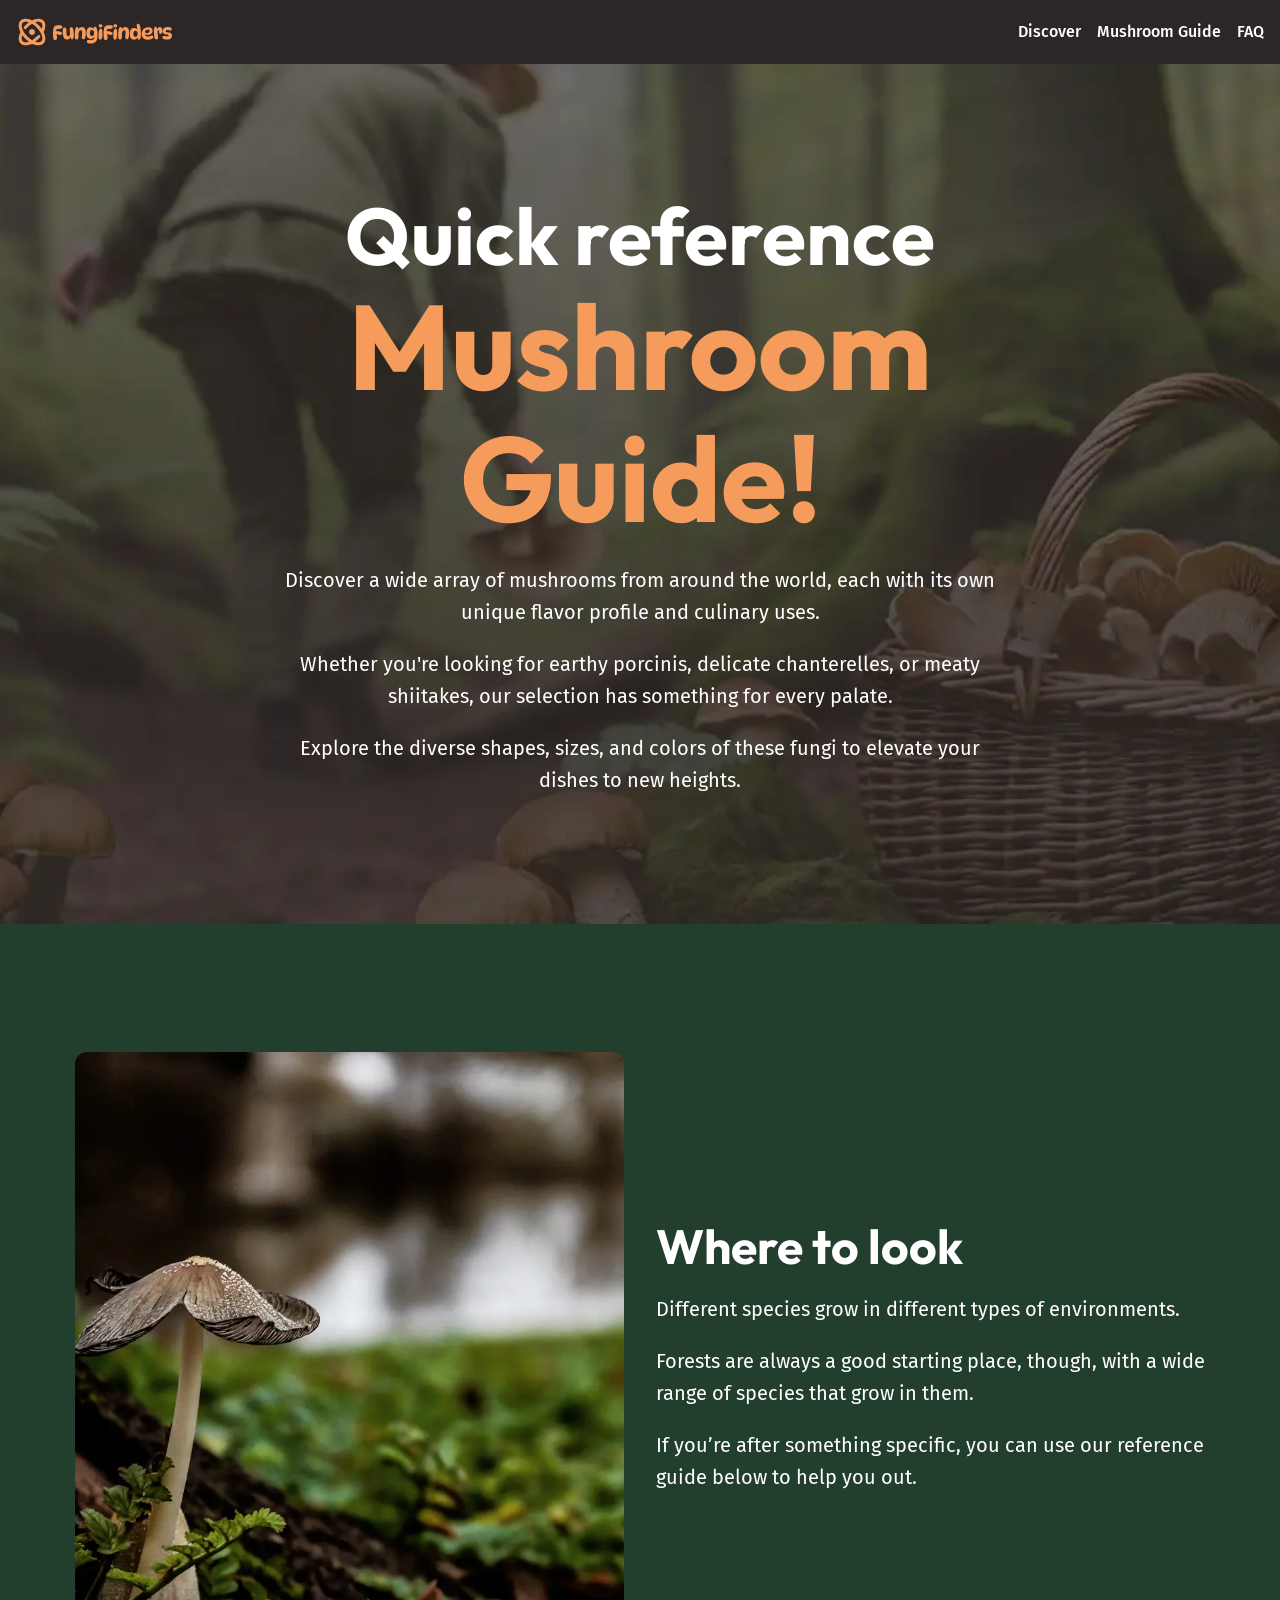
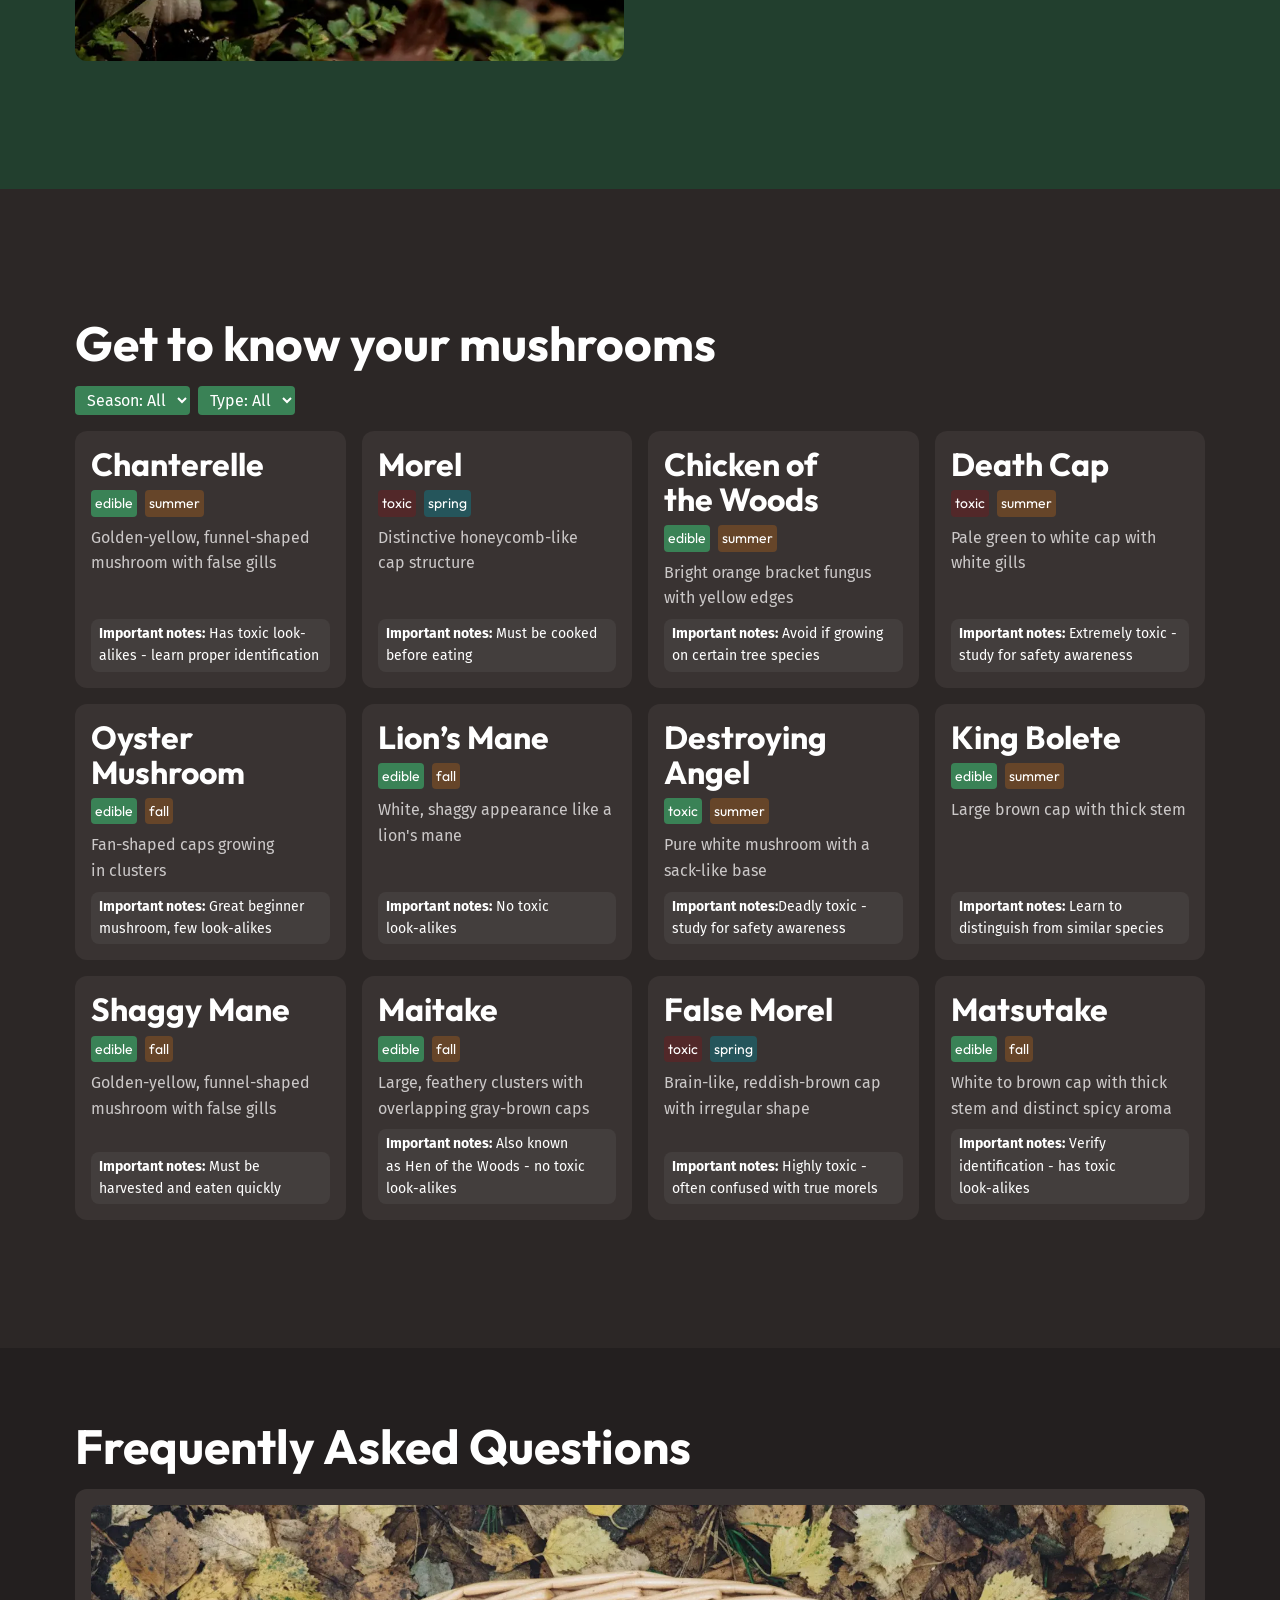
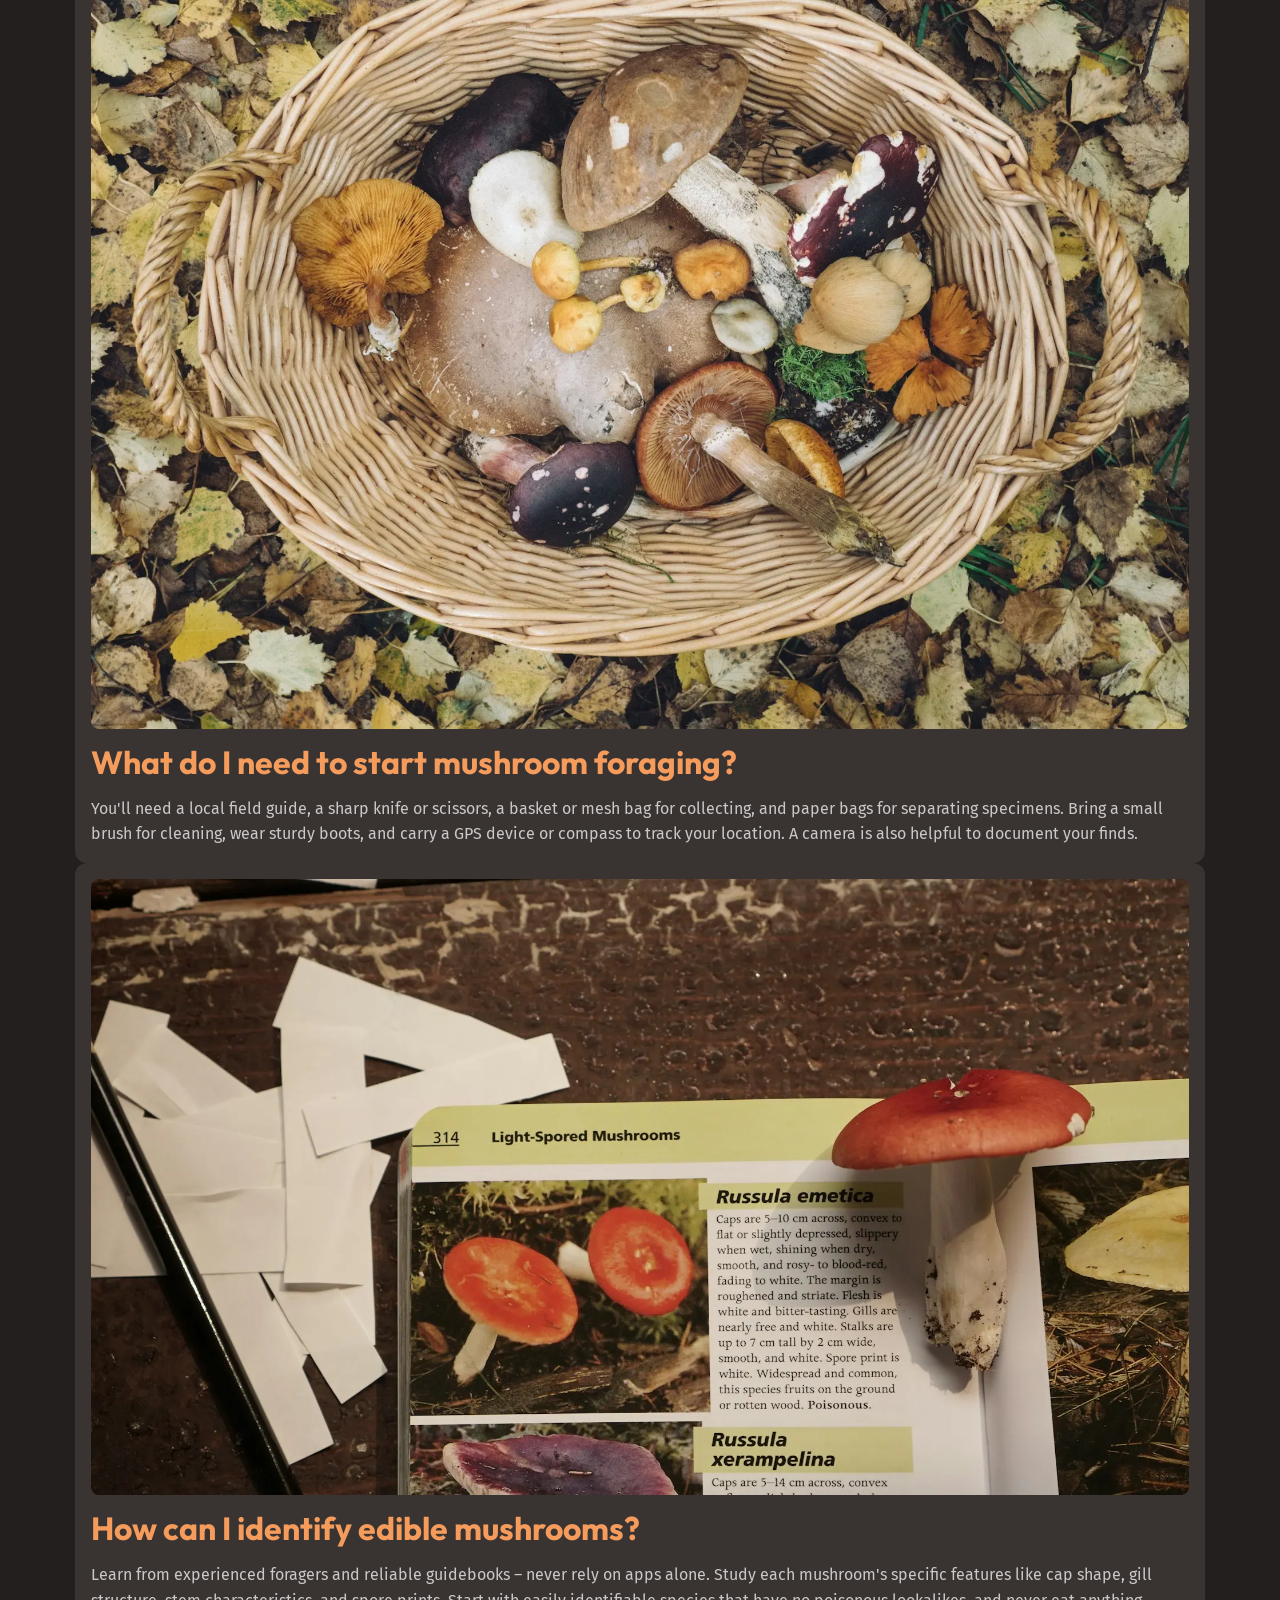
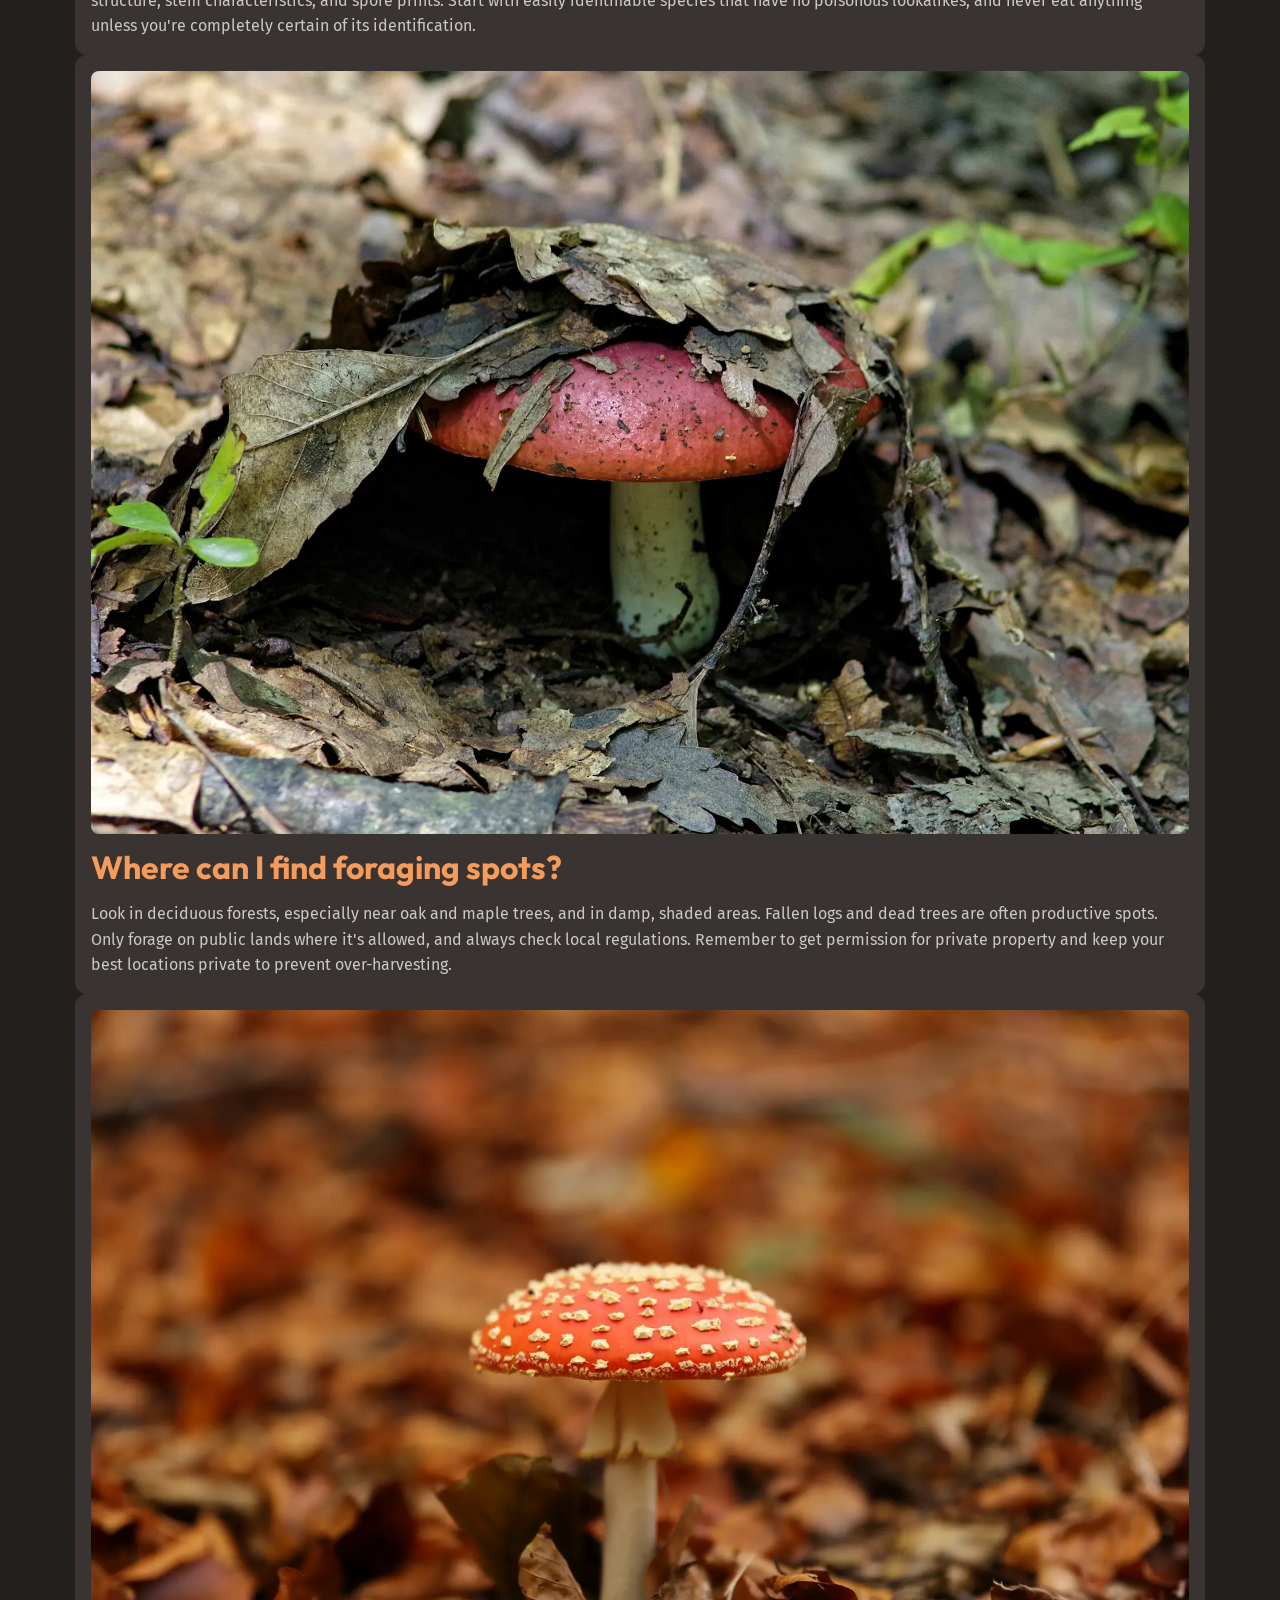
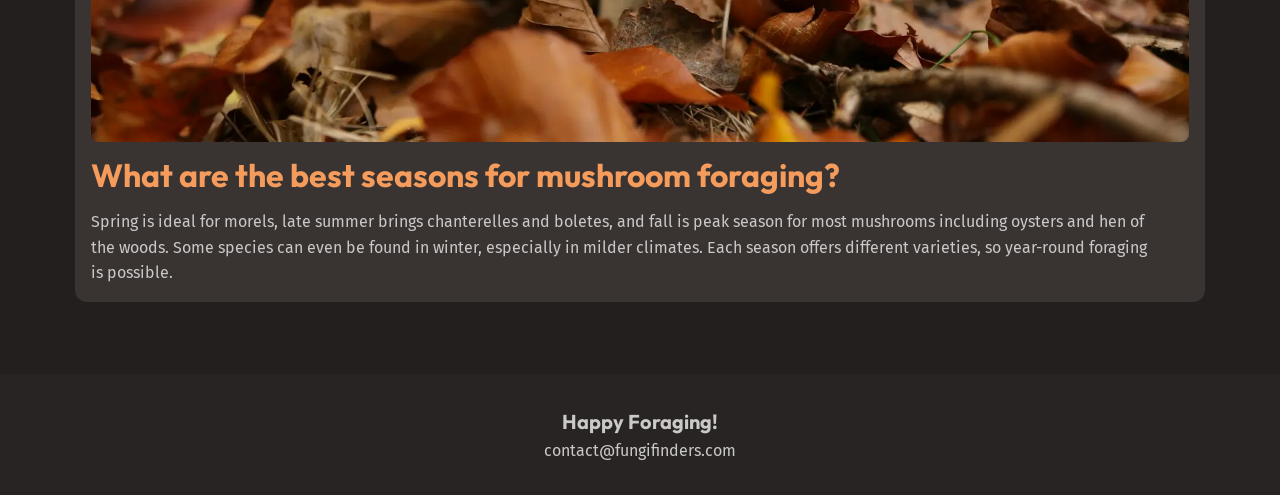
==== mashroom-guide.html @ 33d7f06d "refactor FAQ section layout and enhance content for improved user experience" ====
<!doctype html>
<html lang="en">
  <head>
    <meta charset="UTF-8" />
    <meta name="viewport" content="width=device-width, initial-scale=1.0" />
    <!-- Fonts: use preconnect and the Google Fonts stylesheet with display=swap -->
    <link rel="preconnect" href="https://fonts.googleapis.com" />
    <link rel="preconnect" href="https://fonts.gstatic.com" crossorigin />
    <link
      href="https://fonts.googleapis.com/css2?family=Fira+Sans:wght@400;700&family=Outfit:wght@100..900&display=swap"
      rel="stylesheet" />
    <link rel="stylesheet" href="style.css" />
    <title>Fungi Finders</title>
    <script src="/main.js" defer></script>
  </head>
  <body>
    <a href="#main-content" class="skip-to-main">Skip to content</a>
    <header class="site-header">
      <div class="wrapper wrapper--wide">
        <div class="site-header__inner">
          <img src="/assets/fungi-finders.svg" alt="Fungi Finders" />
          <button aria-controls="primary-nav" aria-expanded="false">
            <span class="visually-hidden">Menu</span>
            <img src="/assets/hamburger.svg" alt="" />
          </button>
          <nav class="primary-navigation" id="primary-nav">
            <ul role="list">
              <li><a href="/">Discover</a></li>
              <li><a href="/">Mushroom Guide</a></li>
              <li><a href="#">FAQ</a></li>
            </ul>
          </nav>
        </div>
      </div>
    </header>
    <main id="main-content">
      <section class="hero section flow" data-padding="compact">
        <div class="wrapper wrapper--narrow">
          <h1 class="hero__title">
            Quick reference
            <span>Mushroom Guide!</span>
          </h1>
        </div>
        <div class="wrapper wrapper--narrow flow">
          <p>
            Discover a wide array of mushrooms from around the world, each with
            its own unique flavor profile and culinary uses.
          </p>
          <p>
            Whether you're looking for earthy porcinis, delicate chanterelles,
            or meaty shiitakes, our selection has something for every palate.
          </p>
          <p>
            Explore the diverse shapes, sizes, and colors of these fungi to
            elevate your dishes to new heights.
          </p>
        </div>
      </section>
      <section class="section background-accent">
        <div class="wrapper">
          <div class="equal-columns" data-alignment="centered" data-gap="large">
            <div class="">
              <img
                src="/assets/where-to-look.webp"
                alt="white mushroom with a large cap" />
            </div>
            <div class="flow font-size-md text-high-contrast">
              <h2 class="section-title">Where to look</h2>
              <p class="">
                Different species grow in different types of environments.
              </p>
              <p class="">
                Forests are always a good starting place, though, with a wide
                range of species that grow in them.
              </p>
              <p class="">
                If you’re after something specific, you can use our reference
                guide below to help you out.
              </p>
            </div>
          </div>
        </div>
      </section>
      <section class="mashroom-guide section">
        <div class="wrapper flow">
          <h2 class="section-title">Get to know your mushrooms</h2>
          <div class="flex-group">
            <select name="season" id="season-select">
              <option value="all">Season: All</option>
              <option value="spring">Spring</option>
              <option value="summer">Summer</option>
              <option value="fall">Fall</option>
            </select>
            <select name="type" id="type-select">
              <option value="all">Type: All</option>
              <option value="edible">Edible</option>
              <option value="toxic">Toxic</option>
            </select>
          </div>

          <!-- 12 mushroom cards -->
          <div class="grid-auto-fit" bis_skin_checked="1">
            <div
              class="card"
              style="view-transition-name: mushroom-card-mushroom-1"
              bis_skin_checked="1">
              <h3 class="card__title">Chanterelle</h3>
              <ul
                class="tag-list"
                role="list"
                aria-label="Mushroom characteristics">
                <li data-edible="edible">
                  <span class="visually-hidden">This mushroom is</span>
                  edible
                </li>
                <li data-season="summer">
                  <span class="visually-hidden"
                    >You can harvest this mushroom in the</span
                  >
                  summer
                </li>
              </ul>

              <p>Golden-yellow, funnel-shaped mushroom with false gills</p>
              <p class="card__note">
                <strong>Important notes:</strong> Has toxic look-alikes - learn
                proper identification
              </p>
            </div>
            <div
              class="card"
              style="view-transition-name: mushroom-card-mushroom-2"
              bis_skin_checked="1">
              <h3 class="card__title">Morel</h3>
              <ul
                class="tag-list"
                role="list"
                aria-label="Mushroom characteristics">
                <li data-edible="toxic">
                  <span class="visually-hidden">This mushroom is</span>
                  toxic
                </li>
                <li data-season="spring">
                  <span class="visually-hidden"
                    >You can harvest this mushroom in the</span
                  >
                  spring
                </li>
              </ul>

              <p>Distinctive honeycomb-like cap structure</p>
              <p class="card__note">
                <strong>Important notes:</strong> Must be cooked before eating
              </p>
            </div>
            <div
              class="card"
              style="view-transition-name: mushroom-card-mushroom-3"
              bis_skin_checked="1">
              <h3 class="card__title">Chicken of the Woods</h3>
              <ul
                class="tag-list"
                role="list"
                aria-label="Mushroom characteristics">
                <li data-edible="edible">
                  <span class="visually-hidden">This mushroom is</span>
                  edible
                </li>
                <li data-season="summer">
                  <span class="visually-hidden"
                    >You can harvest this mushroom in the</span
                  >
                  summer
                </li>
              </ul>

              <p>Bright orange bracket fungus with yellow edges</p>
              <p class="card__note">
                <strong>Important notes:</strong> Avoid if growing on certain
                tree species
              </p>
            </div>
            <div
              class="card"
              style="view-transition-name: mushroom-card-mushroom-4"
              bis_skin_checked="1">
              <h3 class="card__title">Death Cap</h3>
              <ul
                class="tag-list"
                role="list"
                aria-label="Mushroom characteristics">
                <li data-edible="toxic">
                  <span class="visually-hidden">This mushroom is</span>
                  toxic
                </li>
                <li data-season="summer">
                  <span class="visually-hidden"
                    >You can harvest this mushroom in the</span
                  >
                  summer
                </li>
              </ul>

              <p>Pale green to white cap with white gills</p>
              <p class="card__note">
                <strong>Important notes:</strong> Extremely toxic - study for
                safety awareness
              </p>
            </div>
            <div
              class="card"
              style="view-transition-name: mushroom-card-mushroom-5"
              bis_skin_checked="1">
              <h3 class="card__title">Oyster Mushroom</h3>
              <ul
                class="tag-list"
                role="list"
                aria-label="Mushroom characteristics">
                <li data-edible="edible">
                  <span class="visually-hidden">This mushroom is</span>
                  edible
                </li>
                <li data-season="fall">
                  <span class="visually-hidden"
                    >You can harvest this mushroom in the</span
                  >
                  fall
                </li>
              </ul>

              <p>Fan-shaped caps growing in clusters</p>
              <p class="card__note">
                <strong>Important notes:</strong> Great beginner mushroom, few
                look-alikes
              </p>
            </div>
            <div
              class="card"
              style="view-transition-name: mushroom-card-mushroom-6"
              bis_skin_checked="1">
              <h3 class="card__title">Lion’s Mane</h3>
              <ul
                class="tag-list"
                role="list"
                aria-label="Mushroom characteristics">
                <li data-edible="edible">
                  <span class="visually-hidden">This mushroom is</span>
                  edible
                </li>
                <li data-season="fall">
                  <span class="visually-hidden"
                    >You can harvest this mushroom in the</span
                  >
                  fall
                </li>
              </ul>

              <p>White, shaggy appearance like a lion's mane</p>
              <p class="card__note">
                <strong>Important notes:</strong> No toxic look-alikes
              </p>
            </div>
            <div
              class="card"
              style="view-transition-name: mushroom-card-mushroom-7"
              bis_skin_checked="1">
              <h3 class="card__title">Destroying Angel</h3>
              <ul
                class="tag-list"
                role="list"
                aria-label="Mushroom characteristics">
                <li data-edible="edible">
                  <span class="visually-hidden">This mushroom is</span>
                  toxic
                </li>
                <li data-season="summer">
                  <span class="visually-hidden"
                    >You can harvest this mushroom in the</span
                  >
                  summer
                </li>
              </ul>

              <p>Pure white mushroom with a sack-like base</p>
              <p class="card__note">
                <strong>Important notes:</strong>Deadly toxic - study for safety
                awareness
              </p>
            </div>
            <div
              class="card"
              style="view-transition-name: mushroom-card-mushroom-8"
              bis_skin_checked="1">
              <h3 class="card__title">King Bolete</h3>
              <ul
                class="tag-list"
                role="list"
                aria-label="Mushroom characteristics">
                <li data-edible="edible">
                  <span class="visually-hidden">This mushroom is</span>
                  edible
                </li>
                <li data-season="summer">
                  <span class="visually-hidden"
                    >You can harvest this mushroom in the</span
                  >
                  summer
                </li>
              </ul>

              <p>Large brown cap with thick stem</p>
              <p class="card__note">
                <strong>Important notes:</strong> Learn to distinguish from
                similar species
              </p>
            </div>
            <div
              class="card"
              style="view-transition-name: mushroom-card-mushroom-9"
              bis_skin_checked="1">
              <h3 class="card__title">Shaggy Mane</h3>
              <ul
                class="tag-list"
                role="list"
                aria-label="Mushroom characteristics">
                <li data-edible="edible">
                  <span class="visually-hidden">This mushroom is</span>
                  edible
                </li>
                <li data-season="fall">
                  <span class="visually-hidden"
                    >You can harvest this mushroom in the</span
                  >
                  fall
                </li>
              </ul>

              <p>Golden-yellow, funnel-shaped mushroom with false gills</p>
              <p class="card__note">
                <strong>Important notes:</strong> Must be harvested and eaten
                quickly
              </p>
            </div>
            <div
              class="card"
              style="view-transition-name: mushroom-card-mushroom-10"
              bis_skin_checked="1">
              <h3 class="card__title">Maitake</h3>
              <ul
                class="tag-list"
                role="list"
                aria-label="Mushroom characteristics">
                <li data-edible="edible">
                  <span class="visually-hidden">This mushroom is</span>
                  edible
                </li>
                <li data-season="fall">
                  <span class="visually-hidden"
                    >You can harvest this mushroom in the</span
                  >
                  fall
                </li>
              </ul>

              <p>Large, feathery clusters with overlapping gray-brown caps</p>
              <p class="card__note">
                <strong>Important notes:</strong> Also known as Hen of the Woods
                - no toxic look-alikes
              </p>
            </div>
            <div
              class="card"
              style="view-transition-name: mushroom-card-mushroom-11"
              bis_skin_checked="1">
              <h3 class="card__title">False Morel</h3>
              <ul
                class="tag-list"
                role="list"
                aria-label="Mushroom characteristics">
                <li data-edible="toxic">
                  <span class="visually-hidden">This mushroom is</span>
                  toxic
                </li>
                <li data-season="spring">
                  <span class="visually-hidden"
                    >You can harvest this mushroom in the</span
                  >
                  spring
                </li>
              </ul>

              <p>Brain-like, reddish-brown cap with irregular shape</p>
              <p class="card__note">
                <strong>Important notes:</strong> Highly toxic - often confused
                with true morels
              </p>
            </div>
            <div
              class="card"
              style="view-transition-name: mushroom-card-mushroom-12"
              bis_skin_checked="1">
              <h3 class="card__title">Matsutake</h3>
              <ul
                class="tag-list"
                role="list"
                aria-label="Mushroom characteristics">
                <li data-edible="edible">
                  <span class="visually-hidden">This mushroom is</span>
                  edible
                </li>
                <li data-season="fall">
                  <span class="visually-hidden"
                    >You can harvest this mushroom in the</span
                  >
                  fall
                </li>
              </ul>

              <p>White to brown cap with thick stem and distinct spicy aroma</p>
              <p class="card__note">
                <strong>Important notes:</strong> Verify identification - has
                toxic look-alikes
              </p>
            </div>
          </div>
        </div>
      </section>
      <!-- faq -->
      <section
        id="faq"
        class="background-extra-dark section section--padding-compact">
        <div class="wrapper flow" data-width="wide" bis_skin_checked="1">
          <h2 class="section-title">Frequently Asked Questions</h2>
          <div class="faq-bento-grid" bis_skin_checked="1">
            <div class="card" bis_skin_checked="1">
              <img
                src="/assets/start-foraging.webp"
                alt="a basket full of a viarity of wild mushrooms" />
              <h3 class="card__title">
                What do I need to start mushroom foraging?
              </h3>
              <p>
                You'll need a local field guide, a sharp knife or scissors, a
                basket or mesh bag for collecting, and paper bags for separating
                specimens. Bring a small brush for cleaning, wear sturdy boots,
                and carry a GPS device or compass to track your location. A
                camera is also helpful to document your finds.
              </p>
            </div>

            <div class="card" bis_skin_checked="1">
              <img
                src="/assets/identify-mushrooms.webp"
                alt="A wild mushroom on top of a page in a mushroom identification book, giving detailed information about that mushroom" />
              <h3 class="card__title">How can I identify edible mushrooms?</h3>
              <p>
                Learn from experienced foragers and reliable guidebooks – never
                rely on apps alone. Study each mushroom's specific features like
                cap shape, gill structure, stem characteristics, and spore
                prints. Start with easily identifiable species that have no
                poisonous lookalikes, and never eat anything unless you're
                completely certain of its identification.
              </p>
            </div>

            <div class="card" bis_skin_checked="1">
              <img
                src="/assets/where-to-find.webp"
                alt="A mushroom under a pile of leaves, with only one side of it visible" />
              <h3 class="card__title">Where can I find foraging spots?</h3>
              <p>
                Look in deciduous forests, especially near oak and maple trees,
                and in damp, shaded areas. Fallen logs and dead trees are often
                productive spots. Only forage on public lands where it's
                allowed, and always check local regulations. Remember to get
                permission for private property and keep your best locations
                private to prevent over-harvesting.
              </p>
            </div>

            <div class="card" bis_skin_checked="1">
              <img
                src="/assets/best-seasons.webp"
                alt="A white stemmed mushroom, with a bright orange cap with white spots" />
              <h3 class="card__title">
                What are the best seasons for mushroom foraging?
              </h3>
              <p>
                Spring is ideal for morels, late summer brings chanterelles and
                boletes, and fall is peak season for most mushrooms including
                oysters and hen of the woods. Some species can even be found in
                winter, especially in milder climates. Each season offers
                different varieties, so year-round foraging is possible.
              </p>
            </div>
          </div>
        </div>
      </section>
    </main>
    <footer class="site-footer">
      <div class="wrapper">
        <p class="site-footer__title">Happy Foraging!</p>
        <a href="mailto:contact@fungifinders.com">contact@fungifinders.com</a>
      </div>
    </footer>
  </body>
</html>
---- style.css ----
/* 
  CSS Cascade Layers - defined in order of increasing specificity.
  Later layers override earlier layers when specificity is equal.
  Order (lowest to highest specificity): reset, base, layout, components, utilities
*/
@layer reset, base, layout, components, utilities;

@layer reset {
  *,
  *::before,
  *::after {
    box-sizing: border-box;
  }

  /* https://kilianvalkhof.com/2022/css-html/your-css-reset-needs-text-size-adjust-probably/ */
  html {
    -moz-text-size-adjust: none;
    -webkit-text-size-adjust: none;
    text-size-adjust: none;
  }

  body,
  h1,
  h2,
  h3,
  h4,
  p,
  figure,
  blockquote,
  dl,
  dd {
    margin: 0;
  }

  /* https://www.scottohara.me/blog/2019/01/12/lists-and-safari.html */
  [role='list'] {
    list-style: none;
    margin: 0;
    padding: 0;
  }

  body {
    min-block-size: 100vh; /*similar to min-height: 100vh;*/
    line-height: 1.6;
  }

  h1,
  h2,
  h3,
  button,
  input,
  label {
    line-height: 1.1;
  }

  h1,
  h2,
  h3,
  h4 {
    text-wrap: balance; /* balance the title for long words */
  }

  p,
  li {
    text-wrap: pretty; /* balance the text for long words */
  }

  img,
  picture {
    max-inline-size: 100%; /* max-width: 100%; */
    display: block;
  }

  input,
  button,
  textarea,
  select {
    font: inherit;
  }
}

@layer base {
  :root {
    /* Color Palette */
    --clr-white: hsl(0, 0%, 100%);

    --clr-gray-100: hsl(0, 2%, 79%);

    --clr-brand-400: hsl(25, 88%, 75%);
    --clr-brand-500: hsl(25, 88%, 66%);

    --clr-green-400: hsl(143, 19%, 49%);
    --clr-green-500: hsl(143, 38%, 37%);
    --clr-green-600: hsl(145, 29%, 19%);

    --clr-brown-500: hsl(10, 5%, 25%);
    --clr-brown-600: hsl(9, 7%, 21%);
    --clr-brown-700: hsl(9, 8%, 16%);
    --clr-brown-800: hsl(0, 6%, 15%);
    --clr-brown-900: hsl(0, 6%, 13%);

    --clr-orange-500: hsl(28, 43%, 28%);

    --clr-red-500: hsl(359, 34%, 24%);

    --clr-teal-500: hsl(186, 42%, 25%);

    /* Typography */
    --ff-heading: 'Outfit', sans-serif;
    --ff-body: 'Fira Sans', sans-serif;

    --fs-300: 0.875rem;
    --fs-400: 1rem;
    --fs-500: 1.125rem;
    --fs-600: 1.25rem;
    --fs-700: 1.5rem;
    --fs-800: 2rem;
    --fs-900: 3.75rem;
    --fs-1000: 3.75rem;

    @media (width > 760px) {
      --fs-300: 0.875rem;
      --fs-400: 1rem;
      --fs-500: 1.25rem;
      --fs-600: 1.5rem;
      --fs-700: 2rem;
      --fs-800: 3rem;
      --fs-900: 5rem;
      --fs-1000: 7.5rem;
    }
  }

  /* a semantic "layer" of custom properties */
  :root {
    /* text color */
    --text-main: var(--clr-gray-100);
    --text-high-contrast: var(--clr-white);
    --text-brand: var(--clr-brand-500);
    --text-brand-light: var(--clr-brand-400);

    /* background */
    --background-accent-light: var(--clr-green-400);
    --background-accent-main: var(--clr-green-500);
    --background-accent-dark: var(--clr-green-600);

    --background-extra-light: var(--clr-brown-500);
    --background-light: var(--clr-brown-600);
    --background-main: var(--clr-brown-700);
    --background-dark: var(--clr-brown-800);
    --background-extra-dark: var(--clr-brown-900);

    /* font-size-heading */
    --font-size-heading-sm: var(--fs-700);
    --font-size-heading-regular: var(--fs-800);
    --font-size-heading-lg: var(--fs-900);
    --font-size-heading-xl: var(--fs-1000);

    /* font-size for body and paragraph */
    --font-size-sm: var(--fs-300);
    --font-size-regular: var(--fs-400);
    --font-size-md: var(--fs-500);
    --font-size-lg: var(--fs-600);

    /* border-radius */
    --border-radius-1: 0.25rem;
    --border-radius-2: 0.5rem;
    --border-radius-3: 0.75rem;
  }

  html {
    font-family: var(--ff-body);
    line-height: 1.6;
  }

  body {
    font-size: var(--font-size-regular);
    color: var(--text-main);
    background-color: var(--background-main);
  }

  h1,
  h2,
  h3,
  h4 {
    font-family: var(--ff-heading);
    font-weight: 700;
    color: var(--text-high-contrast);
  }

  a {
    color: var(--text-high-contrast);
  }

  a:hover,
  a:focus-visible {
    color: var(--text-brand-light);
  }

  img {
    border-radius: var(--border-radius-3);
  }
}

@layer layout {
  /* select all elements in the flow class except the first one */
  .flow > * + * {
    margin-block-start: var(--flow-space, 1em);
  }
  .flex-group {
    display: flex;
    gap: 0.5rem;
    flex-wrap: wrap;
  }

  .grid-flow {
    display: grid;
    gap: var(--grid-gap, 1rem);
  }
  .equal-columns {
    display: grid;
    gap: var(--equal-columns-gap, 1rem);
    align-items: var(--column-layout-alignment, stretch);

    @media (width > 760px) {
      grid-auto-flow: column;
      grid-auto-columns: 1fr;
    }

    &[data-gap='large'] {
      --equal-columns-gap: 2rem;
    }
    &[data-alignment='centered'] {
      --column-layout-alignment: center;
    }
  }
  .section {
    padding-block: 3.75rem;

    @media (min-width: 760px) {
      padding-block: 8rem;

      &.section--padding-compact {
        padding-block: 4.5rem;
      }
    }
  }

  .wrapper {
    --wrapper-max-width: 1130px;
    --wrapper-padding: 1rem;
    max-width: var(--wrapper-max-width);
    margin-inline: auto;
    padding-inline: var(--wrapper-padding);

    box-sizing: content-box;
  }

  .wrapper--narrow {
    --wrapper-max-width: 720px;
  }

  .wrapper--wide {
    --wrapper-max-width: 1330px;
  }

  .grid-auto-fit {
    --auto-fit-min-col-size: 250px;
    display: grid;
    gap: var(--grid-gap, 1rem);
    grid-template-columns: repeat(
      auto-fit,
      minmax(min(var(--auto-fit-min-col-size, 100%)), 1fr)
    );
  }
}

@layer components {
  .skip-to-main {
    background: var(--clr-green-500);
    font-size: var(--font-size-sm);
    padding: 0.5rem;
    position: absolute;
    top: 1rem;
    left: 1rem;
    border-radius: var(--border-radius-3);
    color: white;
  }

  .skip-to-main:not(:focus) {
    clip: rect(0 0 0 0);
    clip-path: inset(50%);
    height: 1px;
    overflow: hidden;
    position: absolute;
    white-space: nowrap;
    width: 1px;
  }
  .site-header {
    padding-block: 1rem;
  }
  .site-header__inner {
    display: flex;
    flex-wrap: wrap;
    gap: 0.5rem 1rem;
    align-items: center;
    justify-content: space-between;
  }

  [aria-controls='primary-nav'] {
    z-index: 100;
    background: transparent;
    border: none;
    cursor: pointer;

    img {
      border-radius: 0;
    }

    @media (width > 720px) {
      display: none;
    }
  }

  .primary-navigation {
    opacity: 0;
    transform: translateY(-0.75rem);
    animation: nav-fade-in 0.65s ease-out 0.2s forwards;

    ul {
      display: flex;
      gap: 0.5rem 1rem;
    }

    a {
      position: relative;
      text-decoration: none;
      color: var(--text-high-contrast);
      font-weight: 500;
      transition:
        color 0.28s ease,
        transform 0.28s ease;
    }

    a::after {
      content: '';
      position: absolute;
      inset-inline: 0;
      bottom: -0.25rem;
      height: 2px;
      background: var(--text-brand);
      transform: scaleX(0);
      transform-origin: left center;
      transition:
        transform 0.28s ease,
        opacity 0.28s ease;
      opacity: 0;
    }

    a:hover,
    a:focus-visible {
      color: var(--text-brand-light);
      transform: translateY(-0.1rem);
    }

    a:hover::after,
    a:focus-visible::after {
      transform: scaleX(1);
      opacity: 1;
    }

    @media (width < 720px) {
      display: none;
      position: absolute;
      z-index: 10;
      top: 0;
      right: 0;
      background-color: var(--background-accent-main);
      padding: 2rem;
      font-size: var(--font-size-lg);
      font-weight: 700;
      font-family: var(--ff-heading);
      border-radius: 0 0 0 var(--border-radius-3);
      ul {
        flex-direction: column;
        gap: 0;
      }
      li:not(:first-child) {
        border-top: 2px solid var(--background-accent-light);
        margin-block-start: 1.5rem;
        padding-block-start: 1.5rem;
      }
      [aria-expanded='true'] + & {
        display: block;
      }
    }
  }

  @keyframes nav-fade-in {
    from {
      opacity: 0;
      transform: translateY(-1rem);
    }
    to {
      opacity: 1;
      transform: translateY(0);
    }
  }

  .hero {
    text-align: center;
    background-image: url(/assets/hero.webp);
    background-size: cover;
    font-size: var(--font-size-md);
    color: var(--text-high-contrast);
    background-position: center;
  }

  .hero__title {
    font-size: var(--font-size-heading-lg);

    > span {
      display: block;
      font-size: var(--font-size-heading-xl);
      color: var(--text-brand);
    }
  }

  .mashroom-guide {
    --card-title-font-size: var(--font-size-heading-sm);
    --card-title-color: var(--text-high-contrast);
    --card-gap: 0.5rem;
  }

  .card {
    display: flex;
    flex-direction: column;
    gap: var(--card-gap, 1rem);
    padding: 1rem;
    background-color: var(--background-light);
    border-radius: var(--border-radius-3);

    img {
      border-radius: var(--border-radius-2);
    }
  }

  .card__title {
    color: var(--card-title-color, var(--text-brand));
    font-size: var(--card-title-font-size, var(--font-size-heading-sm));
  }

  .card__note {
    background-color: var(--background-extra-light);
    padding: 0.25rem 0.5rem;
    font-size: var(--font-size-sm);
    border-radius: var(--border-radius-2);
    color: var(--text-high-contrast);
    margin-block-start: auto;
  }

  .button {
    display: inline-flex;
    cursor: pointer;
    font-family: var(--ff-heading);
    font-weight: 700;
    font-size: var(--font-size-md);
    text-decoration: none;
    background-color: var(--background-accent-main);
    padding: 0.5rem 1rem;
    border-radius: var(--border-radius-1);
    transition: all 0.3s ease;
  }

  .button:hover,
  .button:focus-visible {
    background: var(--background-accent-light);
    color: var(--text-high-contrast);
  }

  select {
    background-color: var(--background-accent-main);
    color: var(--text-high-contrast);
    padding: 0.25rem 0.5rem;
    border: 0;
    border-radius: var(--border-radius-1);
  }

  .tag-list {
    display: flex;
    gap: 0.5rem;
    flex-wrap: wrap;

    li {
      background-color: var(--tag-bg, var(--clr-red-500));
      padding: 0.125rem 0.25rem;
      font-family: var(--ff-heading);
      font-size: var(--tag-font-size, var(--font-size-sm));
      color: var(--tag-color, var(--text-high-contrast));
      border-radius: var(--tag-border-radius, var(--border-radius-1));
    }
    [data-edible='edible'] {
      --tag-bg: var(--background-accent-main);
    }
    [data-edible='toxic'] {
      --tag-bg: var(--clr-red-500);
    }
    [data-season='summer'] {
      --tag-bg: var(--clr-orange-500);
    }
    [data-season='spring'] {
      --tag-bg: var(--clr-teal-500);
    }
    [data-season='fall'] {
      --tag-bg: var(--clr-orange-500);
    }
  }

  .site-footer {
    background-color: var(--background-dark);
    padding-block: 2rem;
    text-align: center;

    /* either use .grid-flow and change the --grid-flow-spacing, or do this */
    display: grid;
    gap: 2rem;

    a {
      text-decoration: none;
      color: var(--text-main);

      &:hover,
      &:focus-visible {
        color: var(--text-brand-light);
      }
    }
  }

  .site-footer__title {
    font-size: var(--font-size-md);
    font-family: var(--ff-heading);
    font-weight: 700;
  }
}

@layer utilities {
  .visually-hidden {
    clip: rect(0 0 0 0);
    clip-path: inset(50%);
    height: 1px;
    overflow: hidden;
    position: absolute;
    white-space: nowrap;
    width: 1px;
  }
  .text-center {
    text-align: center;
  }
  .text-brand {
    color: var(--text-brand);
  }
  .text-high-contrast {
    color: var(--text-high-contrast);
  }

  .section-title {
    font-size: var(--font-size-heading-regular);
  }

  .background-base {
    background-color: var(--background-base);
  }
  .background-light {
    background-color: var(--background-light);
  }
  .background-extra-light {
    background-color: var(--background-extra-light);
  }
  .background-dark {
    background-color: var(--background-dark);
  }
  .background-extra-dark {
    background-color: var(--background-extra-dark);
  }

  .background-accent {
    background-color: var(--background-accent-dark);
  }

  .font-size-sm {
    font-size: var(--font-size-sm);
  }
  .font-size-regular {
    font-size: var(--font-size-regular);
  }
  .font-size-md {
    font-size: var(--font-size-md);
  }
  .font-size-lg {
    font-size: var(--font-size-lg);
  }
}
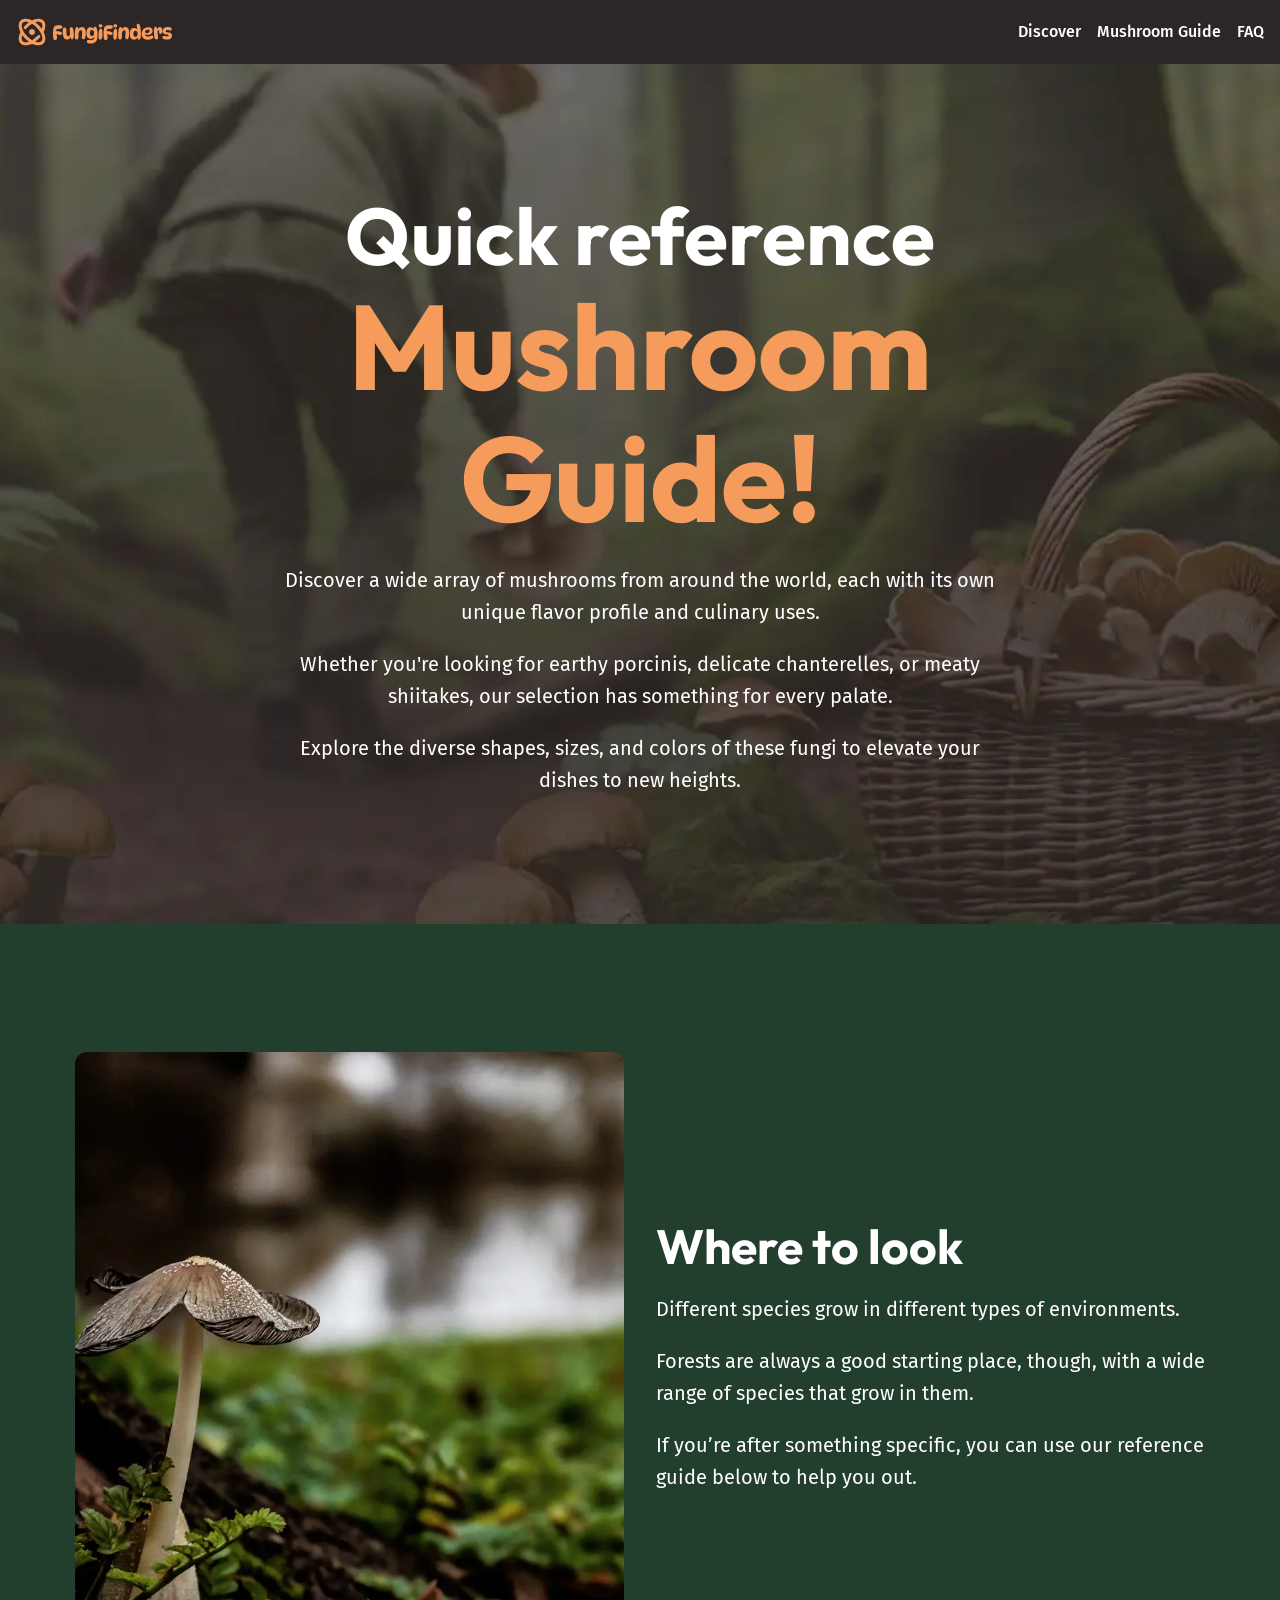
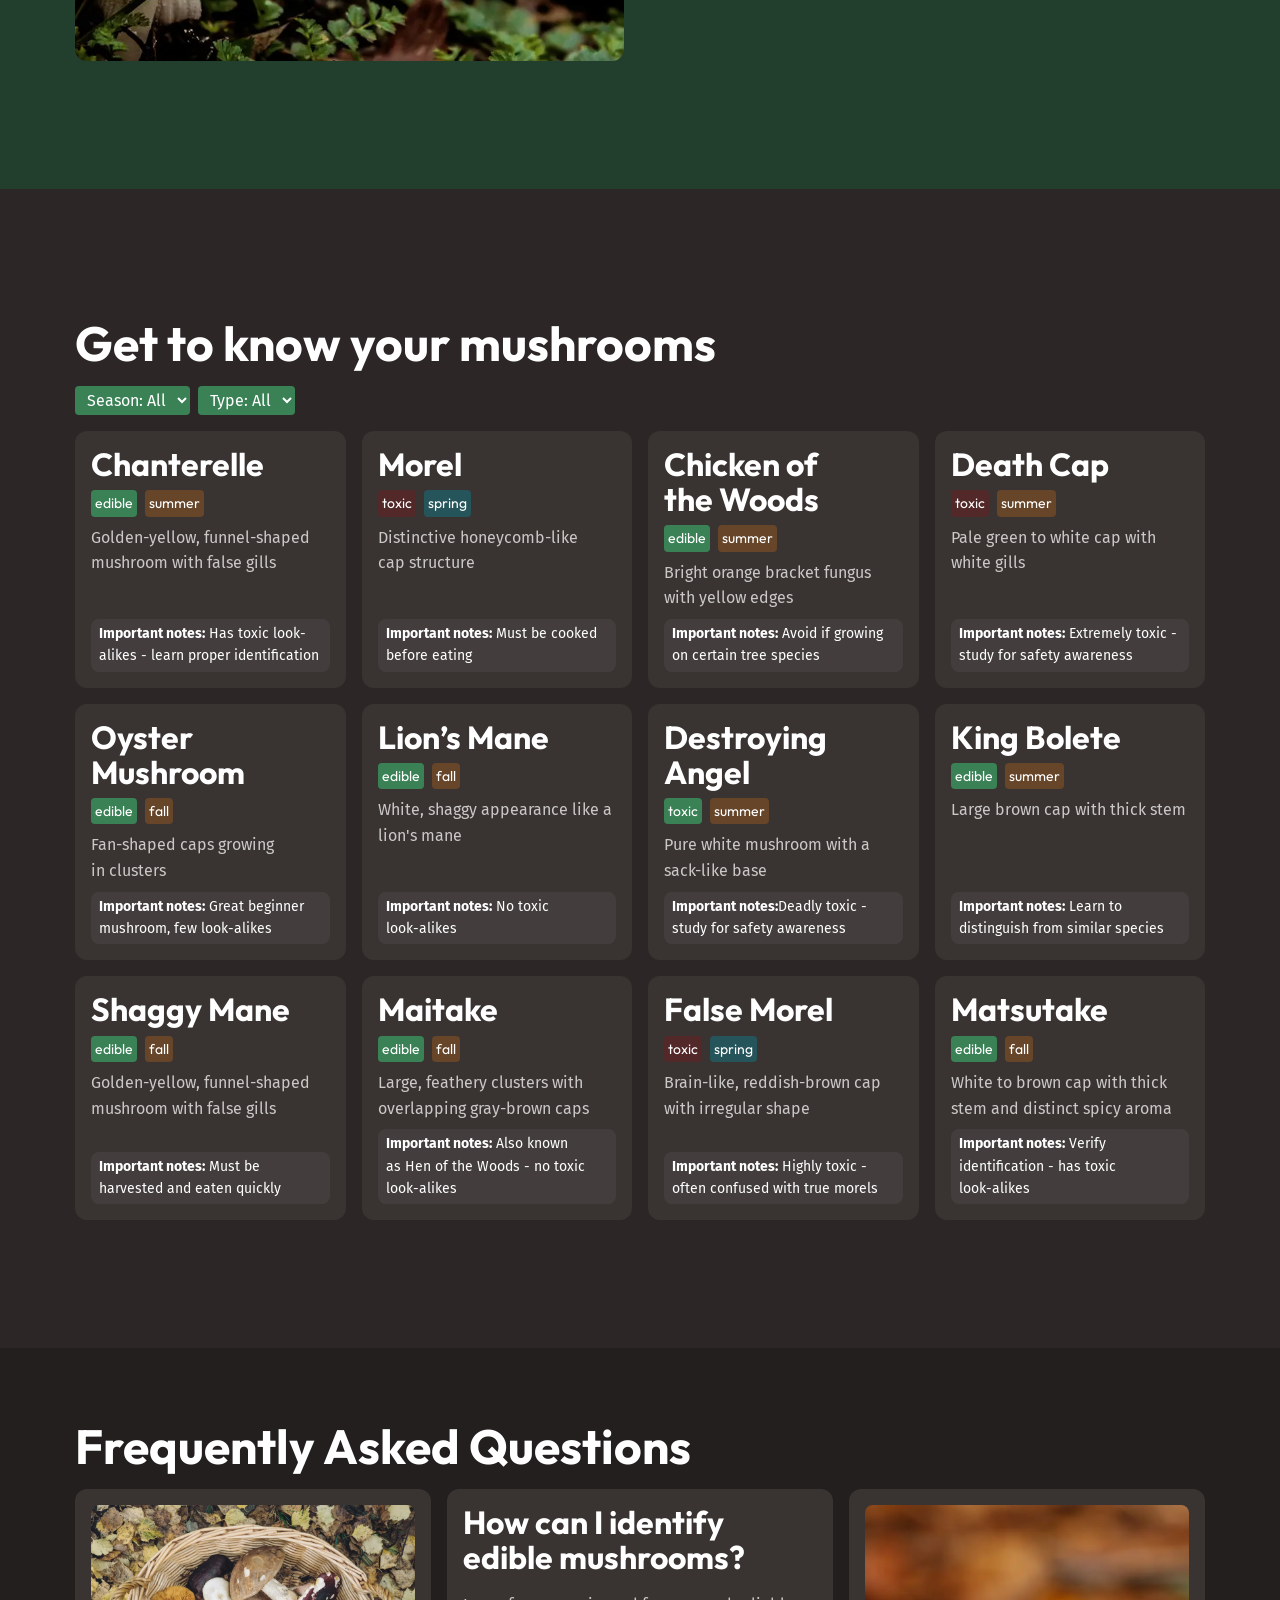
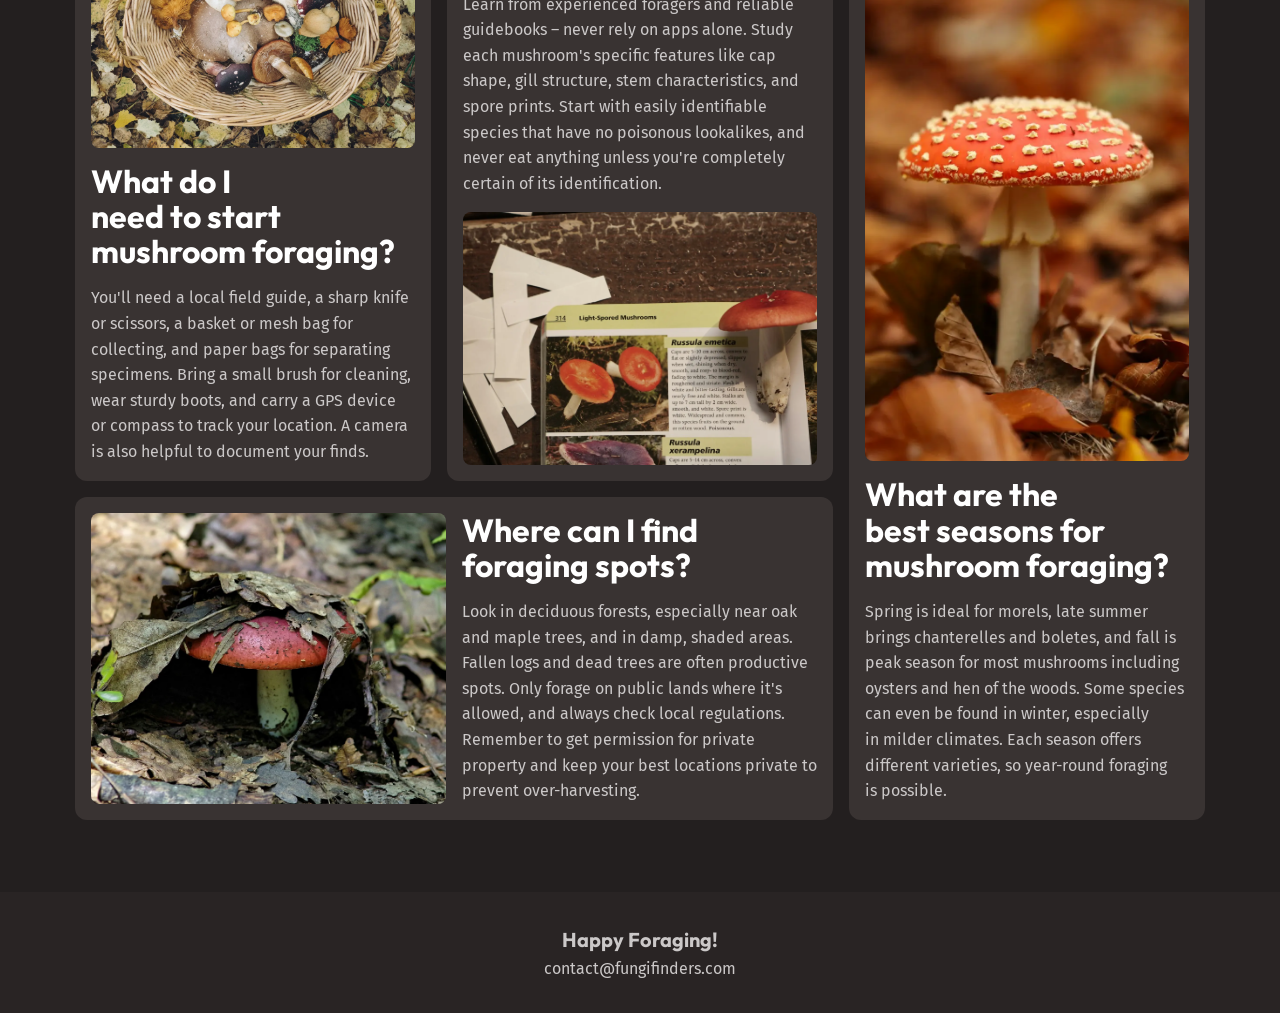
==== commit 1d551d7c: "Improves FAQ layout with responsive bento grid Introduces a responsive bento grid for the FAQ sectio" ====
--- a/mashroom-guide.html
+++ b/mashroom-guide.html
@@ -465,21 +465,6 @@
 
             <div class="card" bis_skin_checked="1">
               <img
-                src="/assets/where-to-find.webp"
-                alt="A mushroom under a pile of leaves, with only one side of it visible" />
-              <h3 class="card__title">Where can I find foraging spots?</h3>
-              <p>
-                Look in deciduous forests, especially near oak and maple trees,
-                and in damp, shaded areas. Fallen logs and dead trees are often
-                productive spots. Only forage on public lands where it's
-                allowed, and always check local regulations. Remember to get
-                permission for private property and keep your best locations
-                private to prevent over-harvesting.
-              </p>
-            </div>
-
-            <div class="card" bis_skin_checked="1">
-              <img
                 src="/assets/best-seasons.webp"
                 alt="A white stemmed mushroom, with a bright orange cap with white spots" />
               <h3 class="card__title">
@@ -491,6 +476,21 @@
                 oysters and hen of the woods. Some species can even be found in
                 winter, especially in milder climates. Each season offers
                 different varieties, so year-round foraging is possible.
+              </p>
+            </div>
+
+            <div class="card" bis_skin_checked="1">
+              <img
+                src="/assets/where-to-find.webp"
+                alt="A mushroom under a pile of leaves, with only one side of it visible" />
+              <h3 class="card__title">Where can I find foraging spots?</h3>
+              <p>
+                Look in deciduous forests, especially near oak and maple trees,
+                and in damp, shaded areas. Fallen logs and dead trees are often
+                productive spots. Only forage on public lands where it's
+                allowed, and always check local regulations. Remember to get
+                permission for private property and keep your best locations
+                private to prevent over-harvesting.
               </p>
             </div>
           </div>
--- a/style.css
+++ b/style.css
@@ -283,7 +283,7 @@
     top: 1rem;
     left: 1rem;
     border-radius: var(--border-radius-3);
-    color: white;
+    color: var(--clr-white);
   }
 
   .skip-to-main:not(:focus) {
@@ -431,6 +431,62 @@
     --card-gap: 0.5rem;
   }
 
+  .faq-bento-grid {
+    --card-title-color: var(--text-high-contrast);
+    display: grid;
+    gap: 1rem;
+    grid-template-areas:
+      'card-one'
+      'card-two'
+      'card-three'
+      'card-four';
+
+    @media (width > 600px) {
+      grid-template-areas:
+        'card-one card-two'
+        'card-three card-four';
+
+      .card:nth-child(even) > img {
+        order: 3;
+      }
+    }
+
+    @media (width > 900px) {
+      grid-template-areas:
+        'card-one card-two card-three'
+        'card-four card-four card-three';
+    }
+
+    .card > img {
+      height: 100%;
+      object-fit: cover;
+    }
+
+    .card:nth-child(1) {
+      grid-area: card-one;
+    }
+    .card:nth-child(2) {
+      grid-area: card-two;
+    }
+    .card:nth-child(3) {
+      grid-area: card-three;
+    }
+    .card:nth-child(4) {
+      grid-area: card-four;
+
+      @media (width > 900px) {
+        display: grid;
+        gap: 1rem;
+        grid-template-columns: 1fr 1fr;
+
+        img {
+          grid-column: 1/2;
+          grid-row: 1/3;
+        }
+      }
+    }
+  }
+
   .card {
     display: flex;
     flex-direction: column;
